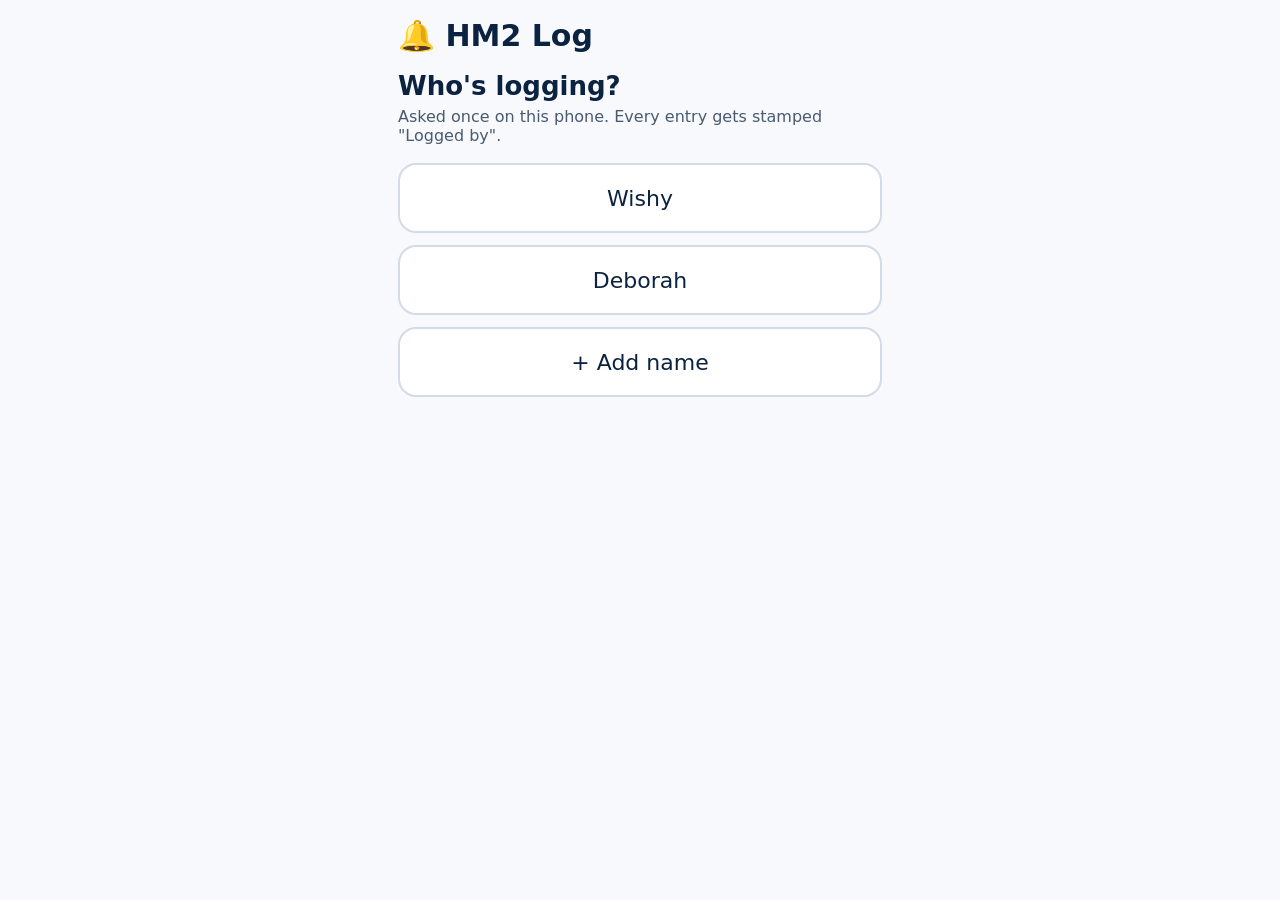
==== index.html @ 66bb0ab1 "Add files via upload" ====
<!doctype html><html lang="en"><head><meta charset="utf-8">
<meta name="viewport" content="width=device-width,initial-scale=1,viewport-fit=cover">
<title>HM2 Log</title>
<meta name="apple-mobile-web-app-capable" content="yes"><meta name="mobile-web-app-capable" content="yes">
<meta name="apple-mobile-web-app-title" content="HM2 Log"><meta name="apple-mobile-web-app-status-bar-style" content="default">
<meta name="theme-color" content="#0b2340">
<link rel="manifest" href="manifest.webmanifest"><link rel="apple-touch-icon" href="icon-180.png"><link rel="icon" href="icon-192.png">
<style>html,body{margin:0;background:#f7f9fc}button{-webkit-tap-highlight-color:transparent}</style>
</head><body><div id="root"></div><script src="app.js"></script></body></html>
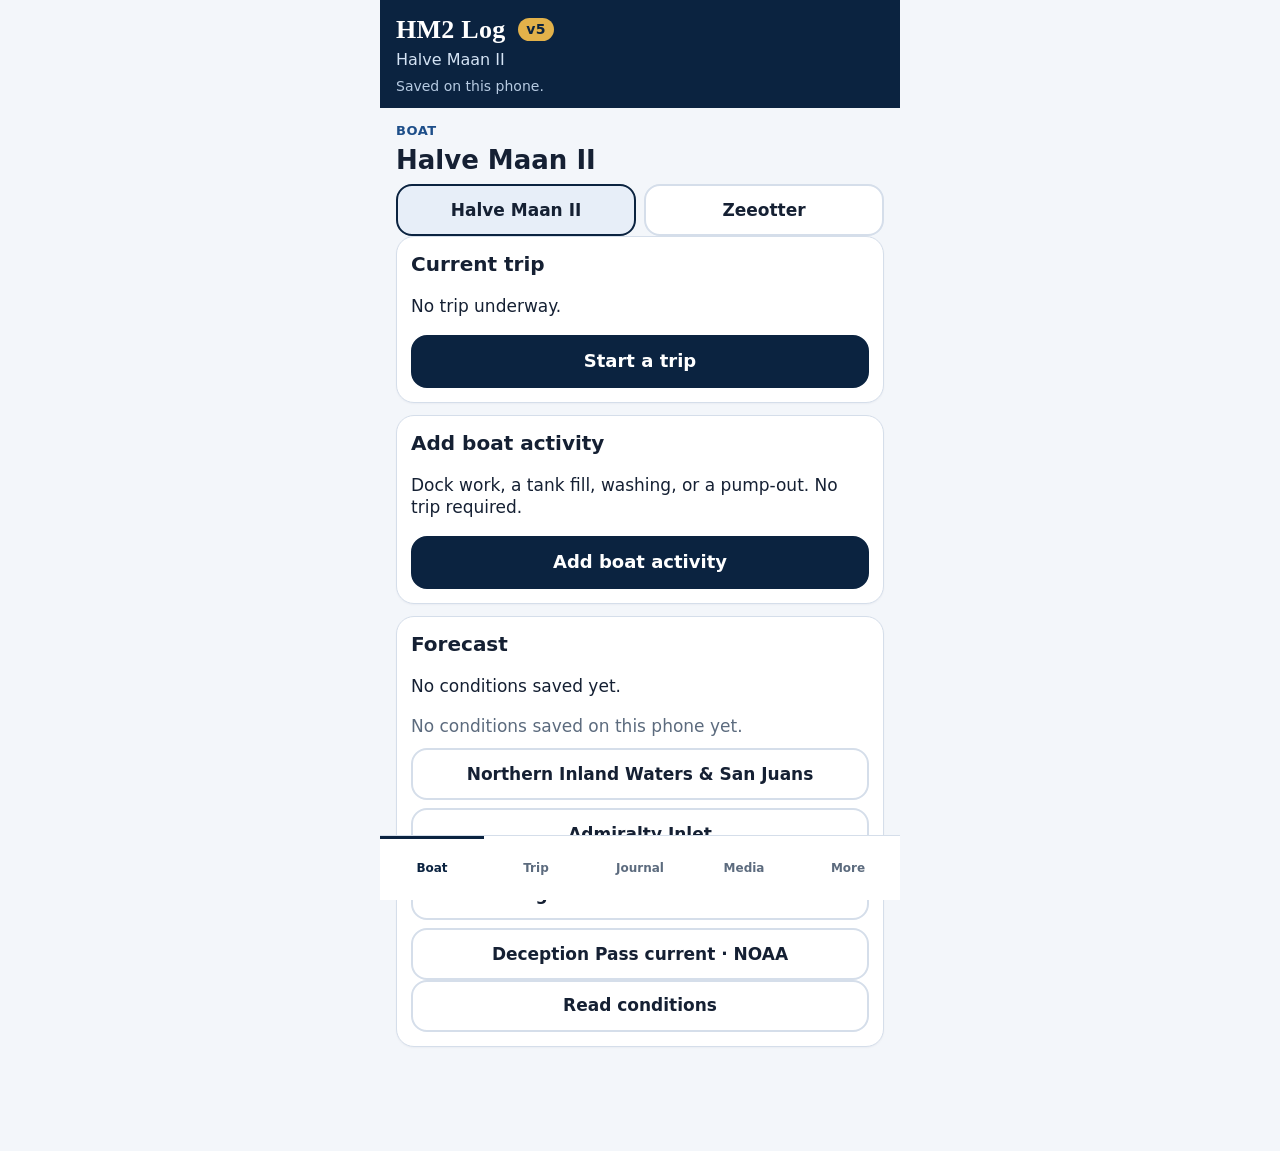
==== commit 17a90dee: "Rebuild HM2 Log as an offline trip-first v5. The trip is the voyage log. Boat work such as fuel, wat" ====
--- a/index.html
+++ b/index.html
@@ -1,9 +1,22 @@
-<!doctype html><html lang="en"><head><meta charset="utf-8">
+<!doctype html>
+<html lang="en">
+<head>
+<meta charset="utf-8">
 <meta name="viewport" content="width=device-width,initial-scale=1,viewport-fit=cover">
-<title>HM2 Log</title>
-<meta name="apple-mobile-web-app-capable" content="yes"><meta name="mobile-web-app-capable" content="yes">
-<meta name="apple-mobile-web-app-title" content="HM2 Log"><meta name="apple-mobile-web-app-status-bar-style" content="default">
+<meta name="hm2-version" content="5">
+<title>HM2 Log v5</title>
+<meta name="apple-mobile-web-app-capable" content="yes">
+<meta name="mobile-web-app-capable" content="yes">
+<meta name="apple-mobile-web-app-title" content="HM2 Log">
+<meta name="apple-mobile-web-app-status-bar-style" content="default">
 <meta name="theme-color" content="#0b2340">
-<link rel="manifest" href="manifest.webmanifest"><link rel="apple-touch-icon" href="icon-180.png"><link rel="icon" href="icon-192.png">
-<style>html,body{margin:0;background:#f7f9fc}button{-webkit-tap-highlight-color:transparent}</style>
-</head><body><div id="root"></div><script src="app.js"></script></body></html>
+<link rel="manifest" href="manifest.webmanifest">
+<link rel="apple-touch-icon" href="icon-180.png">
+<link rel="icon" href="icon-192.png">
+<link rel="stylesheet" href="styles.css">
+</head>
+<body>
+<div id="app">HM2 Log v5</div>
+<script type="module" src="app.js"></script>
+</body>
+</html>
--- a/styles.css
+++ b/styles.css
@@ -0,0 +1,240 @@
+:root {
+  --navy: #0b2340;
+  --sea: #1d4e89;
+  --gold: #e2b14a;
+  --ink: #152033;
+  --muted: #5c6b7e;
+  --line: #d5deea;
+  --paper: #f3f6fa;
+  --card: #ffffff;
+  --ok: #0e6b4d;
+  --okbg: #e7f6ee;
+  --warn: #8a5a00;
+  --warnbg: #fff6e0;
+  --danger: #8d2b2b;
+  --nav-h: calc(68px + env(safe-area-inset-bottom));
+  color-scheme: light;
+}
+
+* { box-sizing: border-box; }
+html, body { margin: 0; background: var(--paper); color: var(--ink); }
+body {
+  font-family: "Segoe UI", system-ui, sans-serif;
+  font-size: 17px;
+  line-height: 1.35;
+}
+button, input, textarea, select, a { font: inherit; color: inherit; touch-action: manipulation; }
+button, a { -webkit-tap-highlight-color: transparent; }
+button { cursor: pointer; }
+[hidden] { display: none !important; }
+img { max-width: 100%; }
+
+#app {
+  max-width: 520px;
+  margin: 0 auto;
+  min-height: 100vh;
+  padding-bottom: var(--nav-h);
+  background: var(--paper);
+}
+
+.topbar {
+  position: sticky;
+  top: 0;
+  z-index: 15;
+  background: var(--navy);
+  color: #fff;
+  padding: calc(env(safe-area-inset-top) + 12px) 16px 12px;
+}
+.brand {
+  display: block;
+  width: 100%;
+  text-align: left;
+  background: transparent;
+  border: 0;
+  color: #fff;
+  padding: 0;
+}
+.brandname {
+  font-family: Georgia, "Iowan Old Style", Palatino, serif;
+  font-size: 26px;
+  font-weight: 700;
+  letter-spacing: 0.01em;
+}
+.ver {
+  display: inline-block;
+  margin-left: 6px;
+  font-family: "Segoe UI", system-ui, sans-serif;
+  font-size: 14px;
+  font-weight: 800;
+  letter-spacing: 0.04em;
+  background: var(--gold);
+  color: var(--navy);
+  border-radius: 999px;
+  padding: 2px 8px;
+  vertical-align: 4px;
+}
+.boatline { display: block; margin-top: 2px; font-size: 16px; color: #d5e4f5; }
+.saveline { margin: 6px 0 0; font-size: 14px; color: #b7cbe2; }
+
+.underway {
+  margin: 0;
+  padding: 12px 16px;
+  background: #14355c;
+  color: #fff;
+}
+.underway-copy { margin-bottom: 8px; }
+
+.flash {
+  margin: 10px 16px 0;
+  background: var(--okbg);
+  color: var(--ok);
+  border-radius: 14px;
+  padding: 12px 14px;
+  font-weight: 700;
+}
+
+.main { padding: 14px 16px 24px; }
+.card {
+  background: var(--card);
+  border: 1px solid var(--line);
+  border-radius: 18px;
+  padding: 14px;
+  margin: 0 0 12px;
+  box-shadow: 0 1px 2px rgba(11, 35, 64, 0.04);
+}
+h1 { font-size: 26px; line-height: 1.2; margin: 0 0 8px; }
+h2 { font-size: 20px; margin: 0 0 8px; }
+.lede, .hint, .meta { color: var(--muted); margin: 0 0 10px; }
+.hint { font-size: 15px; }
+.kicker {
+  font-size: 13px;
+  font-weight: 800;
+  letter-spacing: 0.04em;
+  text-transform: uppercase;
+  color: var(--sea);
+  margin: 0 0 6px;
+}
+
+.stack { display: flex; flex-direction: column; gap: 8px; }
+.chiprow { display: flex; flex-wrap: wrap; gap: 8px; margin: 8px 0; }
+
+.btn, .rowmain, .iconbtn {
+  min-height: 52px;
+  border-radius: 16px;
+  border: 2px solid var(--line);
+  background: #fff;
+  padding: 12px 14px;
+  font-weight: 700;
+}
+.btn.block { display: flex; width: 100%; align-items: center; justify-content: center; text-align: center; }
+a.btn { text-decoration: none; }
+.btn.primary, .btn.alert { width: 100%; }
+.btn.primary { background: var(--navy); color: #fff; border-color: var(--navy); font-size: 18px; }
+.btn.alert {
+  background: var(--gold);
+  border-color: #c9962d;
+  color: #1c1403;
+  font-size: 20px;
+  min-height: 64px;
+}
+a.btn { justify-content: flex-start; text-align: left; line-height: 1.3; }
+.btn.quiet { background: transparent; }
+.btn.danger { background: #fff; color: var(--danger); border-color: #e4b4b4; }
+.btn.on, .chip.on, .rowmain.on {
+  background: #e7eef8;
+  border-color: var(--navy);
+}
+.btn:active, .chip:active, .rowmain:active { transform: translateY(1px); }
+
+.chip {
+  min-height: 48px;
+  padding: 10px 14px;
+  border-radius: 999px;
+  border: 2px solid var(--line);
+  background: #fff;
+  font-weight: 750;
+}
+.field { display: block; margin: 0 0 12px; }
+.field span, .checkline { display: block; font-weight: 700; margin-bottom: 6px; }
+input[type="text"], input[type="number"], input[type="search"], input[type="datetime-local"], input[type="tel"], textarea, select {
+  width: 100%;
+  min-height: 52px;
+  padding: 12px 14px;
+  border-radius: 14px;
+  border: 2px solid var(--line);
+  background: #fff;
+}
+textarea { min-height: 110px; resize: vertical; }
+input:focus-visible, textarea:focus-visible, select:focus-visible, button:focus-visible, a:focus-visible {
+  outline: 3px solid #8fb4e8;
+  outline-offset: 2px;
+}
+
+.row { display: flex; gap: 8px; align-items: stretch; }
+.rowmain { flex: 1; text-align: left; }
+.rowtitle { display: block; font-size: 18px; }
+.rowdetail, .rowmeta { display: block; margin-top: 4px; color: var(--muted); font-weight: 500; font-size: 15px; }
+.iconbtn { width: 56px; font-size: 22px; padding: 0; }
+.pill {
+  display: inline-block;
+  border-radius: 999px;
+  padding: 4px 10px;
+  font-size: 14px;
+  font-weight: 800;
+  background: #e7eef8;
+  color: var(--navy);
+}
+.pill.warn { background: var(--warnbg); color: var(--warn); }
+.pill.ok { background: var(--okbg); color: var(--ok); }
+.faces { display: flex; gap: 6px; flex-wrap: wrap; margin: 8px 0; }
+.face {
+  width: 44px;
+  height: 44px;
+  border-radius: 50%;
+  display: grid;
+  place-items: center;
+  background: var(--navy);
+  color: #fff;
+  font-size: 14px;
+  font-weight: 800;
+  overflow: hidden;
+}
+.face img { width: 44px; height: 44px; object-fit: cover; }
+.stars { display: flex; gap: 4px; }
+.stars button { border: 0; background: transparent; min-height: 48px; min-width: 48px; padding: 4px; }
+.thumb { width: 100%; border-radius: 14px; margin: 8px 0; display: block; }
+.warncard { background: var(--warnbg); border-color: #f0ddaa; }
+.split { display: grid; grid-template-columns: 1fr 1fr; gap: 8px; }
+.nav {
+  position: fixed;
+  z-index: 20;
+  left: 50%;
+  bottom: 0;
+  transform: translateX(-50%);
+  width: 100%;
+  max-width: 520px;
+  display: flex;
+  background: #fff;
+  border-top: 1px solid var(--line);
+  padding-bottom: env(safe-area-inset-bottom);
+}
+.nav button {
+  flex: 1;
+  min-height: 64px;
+  border: 0;
+  background: #fff;
+  color: var(--muted);
+  font-size: 12px;
+  font-weight: 800;
+}
+.nav button.on { color: var(--navy); box-shadow: inset 0 3px 0 var(--navy); }
+.sheet {
+  position: fixed;
+  z-index: 30;
+  inset: 0;
+  background: var(--paper);
+  overflow: auto;
+  padding: calc(env(safe-area-inset-top) + 12px) 16px calc(var(--nav-h) + 16px);
+}
+.empty { color: var(--muted); margin: 8px 0; }
+code { font-size: 15px; }
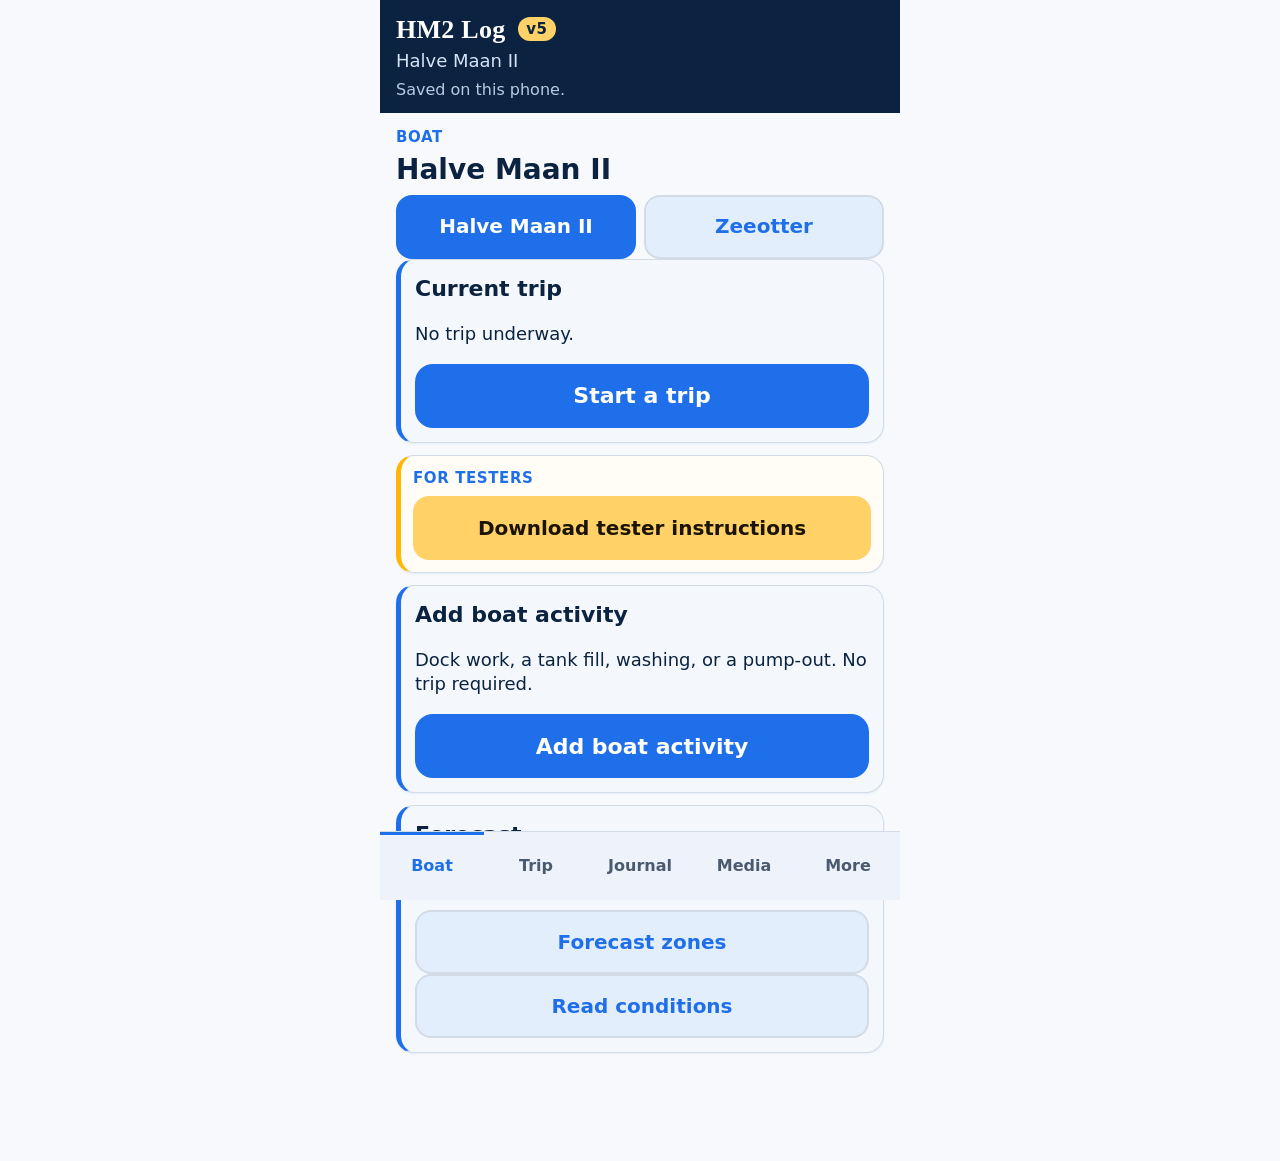
==== commit c3eea4fa: "Add a tester instructions download on the Boat screen. External testers need a phone-friendly guide " ====
--- a/index.html
+++ b/index.html
@@ -17,6 +17,12 @@
 </head>
 <body>
 <div id="app">HM2 Log v5</div>
+<noscript>
+  <main class="main">
+    <p class="kicker">For testers</p>
+    <a class="btn block tester-download" href="hm2-log-v5-tester-instructions.html" download="HM2-Log-v5-tester-instructions.html">Download tester instructions</a>
+  </main>
+</noscript>
 <script type="module" src="app.js"></script>
 </body>
 </html>
--- a/styles.css
+++ b/styles.css
@@ -1,26 +1,32 @@
 :root {
   --navy: #0b2340;
-  --sea: #1d4e89;
-  --gold: #e2b14a;
-  --ink: #152033;
-  --muted: #5c6b7e;
-  --line: #d5deea;
-  --paper: #f3f6fa;
-  --card: #ffffff;
-  --ok: #0e6b4d;
-  --okbg: #e7f6ee;
-  --warn: #8a5a00;
+  --blue: #1f6feb;
+  --gold: #ffb703;
+  --gold-deep: #ffd166;
+  --teal: #2a9d8f;
+  --ink: #0b2340;
+  --muted: #4a5a70;
+  --faint: #7a889c;
+  --line: #d3dbe6;
+  --line-subtle: #e6ebf2;
+  --paper: #f7f9fc;
+  --card: #f4f8fd;
+  --accent-bg: #e3eefc;
+  --coral: #ff7b6b;
+  --ok: #2a9d8f;
+  --okbg: #e7f6f3;
+  --warn: #b26a00;
   --warnbg: #fff6e0;
-  --danger: #8d2b2b;
-  --nav-h: calc(68px + env(safe-area-inset-bottom));
+  --danger: #c0392b;
+  --nav-h: calc(72px + env(safe-area-inset-bottom));
   color-scheme: light;
 }
 
 * { box-sizing: border-box; }
 html, body { margin: 0; background: var(--paper); color: var(--ink); }
 body {
-  font-family: "Segoe UI", system-ui, sans-serif;
-  font-size: 17px;
+  font-family: -apple-system, system-ui, "Segoe UI", sans-serif;
+  font-size: 18px;
   line-height: 1.35;
 }
 button, input, textarea, select, a { font: inherit; color: inherit; touch-action: manipulation; }
@@ -63,23 +69,23 @@
 .ver {
   display: inline-block;
   margin-left: 6px;
-  font-family: "Segoe UI", system-ui, sans-serif;
-  font-size: 14px;
+  font-family: -apple-system, system-ui, "Segoe UI", sans-serif;
+  font-size: 15px;
   font-weight: 800;
   letter-spacing: 0.04em;
-  background: var(--gold);
+  background: var(--gold-deep);
   color: var(--navy);
   border-radius: 999px;
   padding: 2px 8px;
   vertical-align: 4px;
 }
-.boatline { display: block; margin-top: 2px; font-size: 16px; color: #d5e4f5; }
-.saveline { margin: 6px 0 0; font-size: 14px; color: #b7cbe2; }
+.boatline { display: block; margin-top: 2px; font-size: 18px; color: #d5e4f5; }
+.saveline { margin: 6px 0 0; font-size: 16px; color: #b7cbe2; }
 
 .underway {
   margin: 0;
   padding: 12px 16px;
-  background: #14355c;
+  background: var(--navy);
   color: #fff;
 }
 .underway-copy { margin-bottom: 8px; }
@@ -97,21 +103,22 @@
 .card {
   background: var(--card);
   border: 1px solid var(--line);
+  border-left: 5px solid var(--blue);
   border-radius: 18px;
   padding: 14px;
   margin: 0 0 12px;
-  box-shadow: 0 1px 2px rgba(11, 35, 64, 0.04);
-}
-h1 { font-size: 26px; line-height: 1.2; margin: 0 0 8px; }
-h2 { font-size: 20px; margin: 0 0 8px; }
+  box-shadow: 0 1px 2px rgba(31, 111, 235, 0.08);
+}
+h1 { font-size: 28px; line-height: 1.2; margin: 0 0 8px; font-weight: 600; }
+h2 { font-size: 22px; margin: 0 0 8px; font-weight: 600; }
 .lede, .hint, .meta { color: var(--muted); margin: 0 0 10px; }
-.hint { font-size: 15px; }
+.hint, .meta { font-size: 18px; }
 .kicker {
-  font-size: 13px;
+  font-size: 15px;
   font-weight: 800;
   letter-spacing: 0.04em;
   text-transform: uppercase;
-  color: var(--sea);
+  color: var(--blue);
   margin: 0 0 6px;
 }
 
@@ -119,61 +126,100 @@
 .chiprow { display: flex; flex-wrap: wrap; gap: 8px; margin: 8px 0; }
 
 .btn, .rowmain, .iconbtn {
-  min-height: 52px;
+  min-height: 64px;
   border-radius: 16px;
   border: 2px solid var(--line);
-  background: #fff;
+  background: var(--accent-bg);
+  color: var(--blue);
   padding: 12px 14px;
-  font-weight: 700;
+  font-size: 20px;
+  font-weight: 650;
 }
 .btn.block { display: flex; width: 100%; align-items: center; justify-content: center; text-align: center; }
 a.btn { text-decoration: none; }
 .btn.primary, .btn.alert { width: 100%; }
-.btn.primary { background: var(--navy); color: #fff; border-color: var(--navy); font-size: 18px; }
+.btn.primary {
+  background: var(--blue);
+  color: #fff;
+  border: none;
+  border-radius: 18px;
+  font-size: 22px;
+  font-weight: 600;
+  min-height: 64px;
+}
 .btn.alert {
-  background: var(--gold);
-  border-color: #c9962d;
+  background: var(--gold-deep);
+  border: none;
   color: #1c1403;
-  font-size: 20px;
-  min-height: 64px;
+  font-size: 22px;
+  font-weight: 600;
+  min-height: 64px;
+}
+.btn.arrived, .btn.ok {
+  background: var(--teal);
+  color: #fff;
+  border: none;
+}
+.btn.attention {
+  background: var(--coral);
+  color: var(--navy);
+  border: none;
 }
 a.btn { justify-content: flex-start; text-align: left; line-height: 1.3; }
-.btn.quiet { background: transparent; }
-.btn.danger { background: #fff; color: var(--danger); border-color: #e4b4b4; }
+a.tester-download {
+  justify-content: center;
+  text-align: center;
+  background: var(--gold-deep);
+  border: none;
+  color: #1c1403;
+  font-weight: 700;
+}
+.tester-card {
+  border-left-color: var(--gold);
+  background: #fffdf6;
+  padding: 12px;
+}
+.tester-card > .kicker { margin: 0 0 8px; }
+.btn.quiet { background: var(--accent-bg); color: var(--blue); }
+.btn.danger { background: #ffe8e4; color: #8d2b2b; border-color: var(--coral); }
 .btn.on, .chip.on, .rowmain.on {
-  background: #e7eef8;
-  border-color: var(--navy);
+  background: var(--blue);
+  color: #fff;
+  border-color: var(--blue);
 }
 .btn:active, .chip:active, .rowmain:active { transform: translateY(1px); }
 
 .chip {
-  min-height: 48px;
-  padding: 10px 14px;
+  min-height: 56px;
+  padding: 10px 16px;
   border-radius: 999px;
   border: 2px solid var(--line);
-  background: #fff;
-  font-weight: 750;
+  background: var(--accent-bg);
+  color: var(--blue);
+  font-size: 18px;
+  font-weight: 650;
 }
 .field { display: block; margin: 0 0 12px; }
 .field span, .checkline { display: block; font-weight: 700; margin-bottom: 6px; }
-input[type="text"], input[type="number"], input[type="search"], input[type="datetime-local"], input[type="tel"], textarea, select {
+input[type="text"], input[type="number"], input[type="search"], input[type="datetime-local"], input[type="time"], input[type="tel"], textarea, select {
   width: 100%;
-  min-height: 52px;
-  padding: 12px 14px;
+  min-height: 64px;
+  padding: 14px;
   border-radius: 14px;
   border: 2px solid var(--line);
   background: #fff;
+  font-size: 22px;
 }
 textarea { min-height: 110px; resize: vertical; }
 input:focus-visible, textarea:focus-visible, select:focus-visible, button:focus-visible, a:focus-visible {
-  outline: 3px solid #8fb4e8;
+  outline: 3px solid var(--blue);
   outline-offset: 2px;
 }
 
 .row { display: flex; gap: 8px; align-items: stretch; }
 .rowmain { flex: 1; text-align: left; }
-.rowtitle { display: block; font-size: 18px; }
-.rowdetail, .rowmeta { display: block; margin-top: 4px; color: var(--muted); font-weight: 500; font-size: 15px; }
+.rowtitle { display: block; font-size: 20px; }
+.rowdetail, .rowmeta { display: block; margin-top: 4px; color: var(--muted); font-weight: 500; font-size: 18px; }
 .iconbtn { width: 56px; font-size: 22px; padding: 0; }
 .pill {
   display: inline-block;
@@ -181,7 +227,7 @@
   padding: 4px 10px;
   font-size: 14px;
   font-weight: 800;
-  background: #e7eef8;
+  background: var(--accent-bg);
   color: var(--navy);
 }
 .pill.warn { background: var(--warnbg); color: var(--warn); }
@@ -193,7 +239,7 @@
   border-radius: 50%;
   display: grid;
   place-items: center;
-  background: var(--navy);
+  background: var(--blue);
   color: #fff;
   font-size: 14px;
   font-weight: 800;
@@ -214,20 +260,46 @@
   width: 100%;
   max-width: 520px;
   display: flex;
-  background: #fff;
+  background: #eef3fb;
   border-top: 1px solid var(--line);
   padding-bottom: env(safe-area-inset-bottom);
 }
 .nav button {
   flex: 1;
-  min-height: 64px;
+  min-height: 68px;
   border: 0;
-  background: #fff;
+  background: transparent;
   color: var(--muted);
-  font-size: 12px;
-  font-weight: 800;
-}
-.nav button.on { color: var(--navy); box-shadow: inset 0 3px 0 var(--navy); }
+  font-size: 16px;
+  font-weight: 800;
+}
+.nav button.on { color: var(--blue); box-shadow: inset 0 3px 0 var(--blue); }
+.back {
+  display: inline-flex;
+  align-items: center;
+  justify-content: flex-start;
+  min-height: 64px;
+  min-width: 132px;
+  margin: 0 0 12px;
+  padding: 0 18px;
+  border-radius: 16px;
+  border: 2px solid var(--line);
+  background: var(--accent-bg);
+  color: var(--blue);
+  font-size: 22px;
+  font-weight: 700;
+}
+.banner {
+  margin: 10px 16px 0;
+  background: var(--accent-bg);
+  border: 2px solid var(--blue);
+  color: var(--navy);
+  border-radius: 16px;
+  min-height: 64px;
+  font-size: 18px;
+  font-weight: 700;
+  width: calc(100% - 32px);
+}
 .sheet {
   position: fixed;
   z-index: 30;
@@ -238,3 +310,12 @@
 }
 .empty { color: var(--muted); margin: 8px 0; }
 code { font-size: 15px; }
+.demo-banner { background: var(--warnbg); border: 2px solid var(--gold); border-radius: 16px; padding: 12px 14px; }
+.endpoint { font-size: 22px; font-weight: 700; margin: 0 0 8px; }
+.outbox-count { font-size: 32px; font-weight: 700; margin: 8px 0; }
+.sheet-scroll { overflow-x: auto; margin: 8px 0 16px; border: 1px solid var(--line); border-radius: 12px; background: #fff; }
+.sheet-table { border-collapse: collapse; min-width: 720px; font-size: 16px; }
+.sheet-table th, .sheet-table td { border-bottom: 1px solid var(--line); padding: 10px 12px; text-align: left; white-space: nowrap; }
+.sheet-table th { background: var(--accent-bg); }
+.doc h1, .doc h2, .doc h3 { font-family: Georgia, "Iowan Old Style", serif; }
+.doc-section { margin: 16px 0; }
